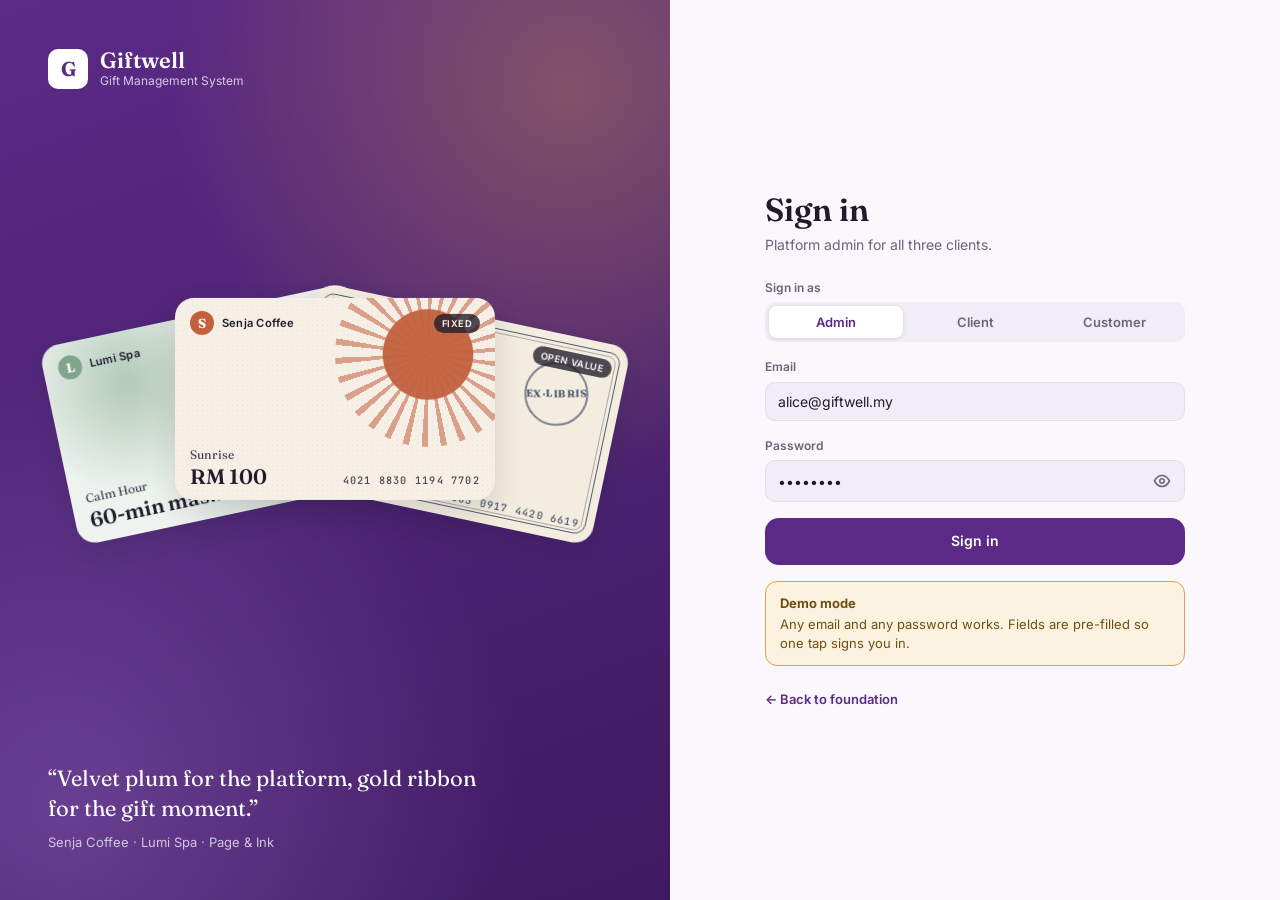
==== admin.html @ b6aa9c15 "[Phase 3/Task 2] Admin Console Main and Analysis - Guarded shell, platform stats, revenue chart and " ====
<!DOCTYPE html>
<html lang="en">
<head>
<meta charset="utf-8">
<meta name="viewport" content="width=device-width, initial-scale=1, viewport-fit=cover">
<title>Admin Console - Giftwell</title>
<meta name="description" content="Giftwell platform admin console prototype.">
<link rel="stylesheet" href="assets/css/tokens.css">
<link rel="stylesheet" href="assets/css/base.css">
<link rel="stylesheet" href="assets/css/gift-card.css">
<link rel="stylesheet" href="assets/css/console.css">
<link rel="stylesheet" href="assets/css/demo-switch.css">
</head>
<body class="console-body">
<div class="shell" id="shell">

  <header class="topbar">
    <button type="button" class="icon-btn-outline" data-action="openNav" aria-label="Open menu" aria-controls="sidebar"></button>
    <div class="topbar-brand"><span class="brand-mark">G</span><span>Giftwell Admin</span></div>
    <span class="avatar" id="topbarAvatar">AK</span>
  </header>

  <div class="nav-scrim" data-action="closeNav"></div>

  <aside class="sidebar" id="sidebar" aria-label="Admin navigation">
    <div class="sidebar-head">
      <span class="brand-mark">G</span>
      <div class="sidebar-text">
        <div class="sidebar-title">Giftwell</div>
        <div class="caption">Platform admin</div>
      </div>
      <button type="button" class="icon-btn sidebar-close" data-action="closeNav" aria-label="Close menu">&times;</button>
    </div>
    <nav class="nav" id="nav"></nav>
    <div class="sidebar-foot">
      <span class="avatar" style="--size:34px;font-size:12px" id="footAvatar">AK</span>
      <div class="grow">
        <div class="sidebar-user" id="footName">Alice Kwan</div>
        <div class="caption" id="footTitle">Super admin</div>
      </div>
      <button type="button" class="signout-btn" data-action="signOut" aria-label="Sign out" title="Sign out"></button>
    </div>
  </aside>

  <main class="main" id="main" tabindex="-1"></main>
</div>

<div id="overlay"></div>
<div id="demoSwitch"></div>

<noscript><p style="padding:24px">This prototype needs JavaScript enabled.</p></noscript>

<script src="assets/js/ui.js"></script>
<script src="assets/js/auth.js"></script>
<script src="assets/js/admin.js"></script>
</body>
</html>
---- assets/css/tokens.css ----
/* Gift Management System - design tokens
   Velvet plum for the platform, gold ribbon for the gift moment.
   The tenant's card artwork is always the colour. */

@import url("https://fonts.googleapis.com/css2?family=Fraunces:opsz,wght@9..144,400;9..144,600;9..144,700&family=Inter:wght@400;500;600&family=JetBrains+Mono:wght@500&display=swap");

:root {
  color-scheme: light;

  /* Palette (light) */
  --bg: #FAF8FC;
  --surface: #FFFFFF;
  --surface-2: #F1EDF6;
  --ink: #1F1B2A;
  --ink-muted: #6B647A;
  --line: #E4DEEC;
  --primary: #5B2A86;
  --primary-hover: #4A2170;
  --primary-soft: #EEE4F7;
  --accent: #D9A441;
  --accent-light: #E4B85C;
  --accent-dark: #B8862B;
  --success: #2E9E6B;
  --warning: #D98A2B;
  --danger: #D64545;
  --info: #3E7CB1;
  --backdrop: #E9E4F0;
  --scan-bg: #0E0C14;

  /* Dark palette values, kept for a later dark-theme pass (not applied yet) */
  --dark-bg: #121018;
  --dark-surface: #1B1824;
  --dark-surface-2: #252131;
  --dark-ink: #F2EEF7;
  --dark-ink-muted: #A59DB5;
  --dark-line: #322D40;
  --dark-primary: #A77BD6;
  --dark-primary-soft: #2E2140;

  /* Status pill pairs (background / foreground) */
  --pill-success-bg: #E6F4EC;
  --pill-success-fg: #2E9E6B;
  --pill-warning-bg: #FBF0DF;
  --pill-warning-fg: #B86F1C;
  --pill-danger-bg: #FBE5E5;
  --pill-danger-fg: #D64545;
  --pill-neutral-bg: #F1EDF6;
  --pill-neutral-fg: #6B647A;
  --pill-primary-bg: #EEE4F7;
  --pill-primary-fg: #5B2A86;
  --pill-gold-bg: #FBF3DF;
  --pill-gold-fg: #9A6F1C;

  /* Tenant brands */
  --senja-brand: #C2603E;
  --senja-art: #F6EFE6;
  --lumi-brand: #7FA68C;
  --lumi-art: #EEF3EF;
  --page-brand: #1E2A4A;
  --page-art: #F3EDE0;

  /* Active tenant brand (Client console overrides per tenant) */
  --brand: var(--primary);

  /* Typography */
  --font-display: "Fraunces", Georgia, "Times New Roman", serif;
  --font-body: "Inter", system-ui, -apple-system, "Segoe UI", Roboto, sans-serif;
  --font-mono: "JetBrains Mono", ui-monospace, "Cascadia Mono", Consolas, monospace;
  --text-title: 32px;
  --text-stat: 30px;
  --text-body: 14px;
  --text-caption: 12px;

  /* Shape */
  --radius-sm: 8px;
  --radius-control: 10px;
  --radius-panel: 12px;
  --radius-tile: 16px;
  --radius-card: 20px;
  --radius-pill: 999px;

  /* Spacing (base unit 4px) */
  --space-1: 4px;
  --space-2: 8px;
  --space-3: 12px;
  --space-4: 16px;
  --space-5: 20px;
  --space-6: 24px;
  --space-8: 32px;

  /* Shadows */
  --shadow-panel: 0 4px 20px rgba(31, 27, 42, 0.06);
  --shadow-raised: 0 12px 30px rgba(31, 27, 42, 0.14);
  --shadow-modal: 0 30px 80px rgba(31, 27, 42, 0.35);
  --shadow-sheet: 0 -12px 40px rgba(31, 27, 42, 0.25);
  --scrim: rgba(31, 27, 42, 0.45);

  /* Motion */
  --ease-out: cubic-bezier(0.2, 0.7, 0.2, 1);
}

@media (max-width: 767px) {
  :root {
    --text-title: 26px;
    --text-stat: 24px;
  }
}
---- assets/css/base.css ----
/* Gift Management System - base styles and shared components
   Requires tokens.css loaded first. */

*,
*::before,
*::after {
  box-sizing: border-box;
}

html {
  -webkit-text-size-adjust: 100%;
}

body {
  margin: 0;
  background: var(--bg);
  color: var(--ink);
  font-family: var(--font-body);
  font-size: var(--text-body);
  line-height: 1.45;
  -webkit-font-smoothing: antialiased;
}

img,
svg {
  max-width: 100%;
}

a {
  color: var(--primary);
}

a:hover {
  color: #3F1A62;
}

button,
input,
select,
textarea {
  font-family: inherit;
  font-size: inherit;
  color: inherit;
}

button {
  cursor: pointer;
}

input:focus,
select:focus,
textarea:focus {
  outline: 2px solid var(--primary);
  outline-offset: 1px;
}

button:focus-visible,
a:focus-visible {
  outline: 2px solid var(--primary);
  outline-offset: 2px;
}

h1,
h2,
h3 {
  margin: 0;
  line-height: 1.1;
}

[hidden] {
  display: none !important;
}

/* ---------- Typography helpers ---------- */

.display {
  font-family: var(--font-display);
  font-weight: 600;
}

.page-title {
  font-family: var(--font-display);
  font-weight: 600;
  font-size: var(--text-title);
  line-height: 1.1;
  margin: 0;
}

.section-title {
  font-family: var(--font-display);
  font-weight: 600;
  font-size: 22px;
}

.mono {
  font-family: var(--font-mono);
  font-weight: 500;
}

.muted {
  color: var(--ink-muted);
}

.caption {
  font-size: var(--text-caption);
  color: var(--ink-muted);
}

.eyebrow {
  font-size: var(--text-caption);
  font-weight: 600;
  letter-spacing: 0.08em;
  text-transform: uppercase;
  color: var(--ink-muted);
}

.text-danger {
  color: var(--danger);
}

.text-success {
  color: var(--success);
}

.sr-only {
  position: absolute;
  width: 1px;
  height: 1px;
  padding: 0;
  margin: -1px;
  overflow: hidden;
  clip: rect(0, 0, 0, 0);
  border: 0;
}

/* ---------- Layout helpers ---------- */

.stack {
  display: flex;
  flex-direction: column;
  gap: var(--gap, 16px);
}

.row {
  display: flex;
  align-items: center;
  gap: var(--gap, 12px);
}

.row-wrap {
  display: flex;
  flex-wrap: wrap;
  align-items: center;
  gap: var(--gap, 12px);
}

.spread {
  display: flex;
  justify-content: space-between;
  align-items: center;
  gap: 12px;
}

.page-head {
  display: flex;
  justify-content: space-between;
  align-items: flex-end;
  gap: 16px;
  flex-wrap: wrap;
}

.panel-row {
  display: flex;
  flex-wrap: wrap;
  gap: 24px;
}

.panel-row > * {
  min-width: 0;
}

/* ---------- Buttons ---------- */

.btn {
  display: inline-flex;
  align-items: center;
  justify-content: center;
  gap: 8px;
  padding: 10px 16px;
  border-radius: var(--radius-control);
  border: 1px solid transparent;
  font-weight: 600;
  font-size: 14px;
  line-height: 1.2;
  text-decoration: none;
  white-space: nowrap;
  transition: background 150ms, border-color 150ms, color 150ms;
}

.btn:disabled {
  opacity: 0.55;
  cursor: not-allowed;
}

.btn-primary {
  background: var(--primary);
  color: #fff;
}

.btn-primary:hover {
  background: var(--primary-hover);
  color: #fff;
}

.btn-brand {
  background: var(--brand);
  color: #fff;
  box-shadow: 0 8px 20px rgba(31, 27, 42, 0.12);
}

.btn-brand:hover {
  filter: brightness(0.94);
  color: #fff;
}

.btn-outline {
  background: var(--surface);
  color: var(--ink);
  border-color: var(--line);
}

.btn-outline:hover {
  border-color: var(--primary);
  color: var(--ink);
}

.btn-soft {
  background: var(--primary-soft);
  color: var(--primary);
}

.btn-soft:hover {
  background: #E4D5F2;
}

.btn-gold {
  background: var(--accent);
  color: var(--ink);
}

.btn-danger-outline {
  background: var(--surface);
  color: var(--danger);
  border-color: var(--danger);
}

.btn-danger-outline:hover {
  background: var(--pill-danger-bg);
}

.btn-danger {
  background: var(--danger);
  color: #fff;
}

.btn-sm {
  padding: 6px 10px;
  border-radius: var(--radius-sm);
  font-size: 12px;
}

.btn-lg {
  padding: 14px 18px;
  border-radius: 14px;
}

.btn-block {
  width: 100%;
}

.btn-link {
  background: none;
  border: 0;
  padding: 0;
  color: var(--primary);
  font-weight: 600;
  font-size: 13px;
  text-decoration: none;
}

.icon-btn {
  display: inline-flex;
  align-items: center;
  justify-content: center;
  flex-shrink: 0;
  width: 32px;
  height: 32px;
  border-radius: 50%;
  border: 0;
  background: var(--surface-2);
  font-size: 16px;
  line-height: 1;
}

.icon-btn-outline {
  display: inline-flex;
  align-items: center;
  justify-content: center;
  flex-shrink: 0;
  width: 40px;
  height: 40px;
  border-radius: 10px;
  border: 1px solid var(--line);
  background: var(--surface);
}

/* ---------- Form controls ---------- */

.field {
  display: flex;
  flex-direction: column;
  gap: 6px;
  font-size: 12px;
  font-weight: 600;
  color: var(--ink-muted);
}

.input,
.select,
.textarea {
  width: 100%;
  padding: 10px 12px;
  border-radius: var(--radius-control);
  border: 1px solid var(--line);
  background: var(--surface-2);
  font-size: 14px;
  font-weight: 400;
  color: var(--ink);
  min-width: 0;
}

.input-plain {
  background: var(--surface);
}

.textarea {
  resize: none;
}

.input-group {
  display: flex;
  align-items: center;
  border: 1px solid var(--line);
  border-radius: var(--radius-control);
  background: var(--surface-2);
  overflow: hidden;
}

.input-group input {
  flex: 1;
  min-width: 0;
  padding: 10px 12px;
  border: 0;
  background: transparent;
  font-size: 14px;
  color: var(--ink);
}

.input-group input:focus {
  outline: none;
}

.input-group:focus-within {
  outline: 2px solid var(--primary);
  outline-offset: 1px;
}

.input-group .affix {
  padding: 0 12px;
  font-weight: 400;
  color: var(--ink-muted);
}

.amount-input {
  background: var(--surface);
  border-radius: 14px;
}

.amount-input .affix {
  padding: 0 14px;
  font-weight: 600;
}

.amount-input input {
  padding: 14px 12px 14px 0;
  font-family: var(--font-display);
  font-size: 30px;
  font-weight: 600;
}

.form-error {
  font-size: 13px;
  color: var(--danger);
  font-weight: 400;
}

.checkbox-row {
  display: flex;
  align-items: center;
  gap: 10px;
  font-size: 13px;
  cursor: pointer;
}

.checkbox-row input {
  width: 16px;
  height: 16px;
  accent-color: var(--primary);
}

/* ---------- Chips, pills, badges ---------- */

.chip {
  flex-shrink: 0;
  font-size: 13px;
  font-weight: 600;
  padding: 6px 12px;
  border-radius: var(--radius-pill);
  border: 1px solid var(--line);
  background: var(--surface);
  color: var(--ink);
  white-space: nowrap;
}

.chip.is-active {
  background: var(--primary);
  border-color: var(--primary);
  color: #fff;
}

.chip-scroll {
  display: flex;
  gap: 8px;
  overflow-x: auto;
  padding-bottom: 2px;
  scrollbar-width: none;
}

.chip-scroll::-webkit-scrollbar {
  display: none;
}

.pill {
  display: inline-flex;
  align-items: center;
  gap: 6px;
  font-size: 12px;
  font-weight: 600;
  padding: 4px 10px;
  border-radius: var(--radius-pill);
  white-space: nowrap;
  background: var(--pill-neutral-bg);
  color: var(--pill-neutral-fg);
}

.pill-sm {
  font-size: 11px;
  padding: 3px 8px;
}

.pill-success { background: var(--pill-success-bg); color: var(--pill-success-fg); }
.pill-warning { background: var(--pill-warning-bg); color: var(--pill-warning-fg); }
.pill-danger { background: var(--pill-danger-bg); color: var(--pill-danger-fg); }
.pill-neutral { background: var(--pill-neutral-bg); color: var(--pill-neutral-fg); }
.pill-primary { background: var(--pill-primary-bg); color: var(--pill-primary-fg); }
.pill-gold { background: var(--pill-gold-bg); color: var(--pill-gold-fg); border: 1px solid var(--accent); }

.type-tag {
  font-size: 11px;
  font-weight: 600;
  letter-spacing: 0.04em;
  text-transform: uppercase;
  padding: 3px 8px;
  border-radius: var(--radius-pill);
  background: var(--primary-soft);
  color: var(--primary);
  white-space: nowrap;
}

.dot {
  width: 8px;
  height: 8px;
  border-radius: 50%;
  background: currentColor;
  flex-shrink: 0;
}

.swatch {
  width: 10px;
  height: 10px;
  border-radius: 3px;
  flex-shrink: 0;
}

/* ---------- Avatars and brand marks ---------- */

.avatar {
  display: inline-flex;
  align-items: center;
  justify-content: center;
  flex-shrink: 0;
  width: var(--size, 32px);
  height: var(--size, 32px);
  border-radius: 50%;
  background: var(--primary-soft);
  color: var(--primary);
  font-weight: 600;
  font-size: 11px;
}

.brand-mark {
  display: inline-flex;
  align-items: center;
  justify-content: center;
  flex-shrink: 0;
  width: var(--size, 34px);
  height: var(--size, 34px);
  border-radius: 10px;
  background: var(--mark, var(--primary));
  color: #fff;
  font-family: var(--font-display);
  font-weight: 700;
  font-size: calc(var(--size, 34px) * 0.5);
}

/* ---------- Panels and stat tiles ---------- */

.panel {
  background: var(--surface);
  border: 1px solid var(--line);
  border-radius: var(--radius-panel);
  padding: 20px 24px;
  box-shadow: var(--shadow-panel);
  min-width: 0;
}

.panel-flush {
  padding: 0;
  overflow: hidden;
}

.panel-head {
  display: flex;
  justify-content: space-between;
  align-items: baseline;
  gap: 12px;
  flex-wrap: wrap;
}

.panel-head-bar {
  padding: 16px 24px;
  border-bottom: 1px solid var(--line);
}

.panel-title {
  font-weight: 600;
}

.stat-grid {
  display: grid;
  grid-template-columns: repeat(auto-fit, minmax(160px, 1fr));
  gap: 16px;
}

.stat-tile {
  display: flex;
  justify-content: space-between;
  gap: 8px;
  min-width: 0;
  padding: 18px 20px;
  background: var(--surface);
  border: 1px solid var(--line);
  border-radius: var(--radius-tile);
  box-shadow: var(--shadow-panel);
}

.stat-tile > div {
  min-width: 0;
}

.stat-label {
  font-size: 12px;
  font-weight: 600;
  color: var(--ink-muted);
}

.stat-value {
  font-family: var(--font-display);
  font-weight: 600;
  font-size: var(--text-stat);
  line-height: 1.1;
  margin-top: 6px;
  overflow-wrap: anywhere;
}

.delta {
  display: inline-block;
  margin-top: 8px;
  font-size: 12px;
  font-weight: 600;
  padding: 2px 8px;
  border-radius: var(--radius-pill);
}

.sparkline {
  align-self: flex-end;
  flex-shrink: 0;
}

.list-row {
  display: flex;
  align-items: center;
  gap: 12px;
  padding: 11px 0;
  border-bottom: 1px solid var(--surface-2);
}

.list-row:last-child {
  border-bottom: 0;
}

.list-row .grow {
  flex: 1;
  min-width: 0;
}

.row-title {
  font-size: 13px;
  font-weight: 600;
}

.row-sub {
  font-size: 12px;
  color: var(--ink-muted);
}

.empty-state {
  padding: 40px;
  text-align: center;
  color: var(--ink-muted);
}

/* ---------- Tabs and segmented controls ---------- */

.tabs {
  display: flex;
  gap: 4px;
  border-bottom: 1px solid var(--line);
  overflow-x: auto;
  scrollbar-width: none;
}

.tabs::-webkit-scrollbar {
  display: none;
}

.tab {
  border: 0;
  background: none;
  padding: 10px 14px;
  font-size: 14px;
  font-weight: 600;
  color: var(--ink-muted);
  border-bottom: 2px solid transparent;
  margin-bottom: -1px;
  white-space: nowrap;
}

.tab.is-active {
  color: var(--primary);
  border-bottom-color: var(--primary);
}

.segmented {
  display: flex;
  gap: 6px;
  padding: 4px;
  border-radius: var(--radius-control);
  background: var(--surface-2);
}

.segmented button {
  flex: 1;
  padding: 8px 6px;
  border-radius: 8px;
  border: 0;
  background: transparent;
  font-size: 13px;
  font-weight: 600;
  color: var(--ink-muted);
}

.segmented button.is-active {
  background: var(--surface);
  color: var(--primary);
  box-shadow: 0 1px 4px rgba(31, 27, 42, 0.12);
}

.segmented-pill {
  border-radius: var(--radius-pill);
  gap: 4px;
}

.segmented-pill button {
  padding: 8px 16px;
  border-radius: var(--radius-pill);
}

/* ---------- Toggle switch ---------- */

.switch {
  position: relative;
  flex-shrink: 0;
  width: 44px;
  height: 26px;
  border-radius: var(--radius-pill);
  border: 0;
  background: var(--line);
  transition: background 150ms;
}

.switch::after {
  content: "";
  position: absolute;
  top: 3px;
  left: 3px;
  width: 20px;
  height: 20px;
  border-radius: 50%;
  background: #fff;
  box-shadow: 0 1px 3px rgba(0, 0, 0, 0.2);
  transition: left 150ms;
}

.switch.is-on {
  background: var(--primary);
}

.switch.is-on::after {
  left: 21px;
}

/* ---------- Tables ---------- */

.table-wrap {
  overflow-x: auto;
}

.table {
  width: 100%;
  border-collapse: collapse;
  font-size: 13px;
}

.table th {
  padding: 10px 16px;
  background: var(--surface-2);
  color: var(--ink-muted);
  font-size: 12px;
  font-weight: 600;
  text-align: left;
  white-space: nowrap;
}

.table td {
  padding: 12px 16px;
  border-top: 1px solid var(--surface-2);
  vertical-align: middle;
}

.table th:first-child,
.table td:first-child {
  padding-left: 24px;
}

.table th:last-child,
.table td:last-child {
  padding-right: 24px;
}

.table tbody tr:hover {
  background: var(--bg);
}

.num {
  text-align: right !important;
}

.progress {
  flex: 1;
  height: 6px;
  border-radius: var(--radius-pill);
  background: var(--surface-2);
  overflow: hidden;
}

.progress > span {
  display: block;
  height: 100%;
  border-radius: var(--radius-pill);
  background: var(--primary);
}

/* ---------- Toast ---------- */

.toast {
  position: fixed;
  left: 50%;
  bottom: calc(24px + env(safe-area-inset-bottom, 0px));
  transform: translateX(-50%);
  z-index: 200;
  max-width: calc(100vw - 32px);
  padding: 12px 16px;
  border-radius: var(--radius-panel);
  background: var(--ink);
  color: #F2EEF7;
  font-size: 13px;
  white-space: nowrap;
  overflow: hidden;
  text-overflow: ellipsis;
  border-left: 3px solid var(--toast-color, var(--success));
  box-shadow: 0 12px 30px rgba(31, 27, 42, 0.3);
  animation: toastIn 200ms ease-out;
}

/* ---------- Spinner ---------- */

.spinner {
  display: inline-block;
  flex-shrink: 0;
  width: var(--size, 36px);
  height: var(--size, 36px);
  border-radius: 50%;
  border: 3px solid var(--line);
  border-top-color: var(--primary);
  animation: spin 700ms linear infinite;
}

.spinner-sm {
  --size: 16px;
  border-width: 2px;
}

/* ---------- Charts ---------- */

.bar-chart {
  display: grid;
  grid-template-columns: repeat(var(--bars, 7), 1fr);
  gap: 10px;
  align-items: end;
  height: 200px;
  margin-top: 20px;
  border-bottom: 1px solid var(--line);
}

.bar-col {
  display: flex;
  flex-direction: column;
  align-items: center;
  justify-content: flex-end;
  gap: 6px;
  height: 100%;
  min-width: 0;
}

.bar-value {
  font-size: 11px;
  color: var(--ink-muted);
  white-space: nowrap;
}

.bar {
  width: 60%;
  max-width: 40px;
  border-radius: 6px 6px 0 0;
  background: var(--primary);
}

.bar-labels {
  display: grid;
  grid-template-columns: repeat(var(--bars, 7), 1fr);
  gap: 10px;
  margin-top: 8px;
  font-size: 12px;
  color: var(--ink-muted);
  text-align: center;
}

.donut-wrap {
  display: flex;
  align-items: center;
  gap: 20px;
  margin-top: 16px;
  flex-wrap: wrap;
}

.legend {
  display: flex;
  flex-direction: column;
  gap: 10px;
  font-size: 13px;
  flex: 1;
  min-width: 120px;
}

.legend-item {
  display: flex;
  align-items: center;
  gap: 8px;
}

.legend-item strong {
  margin-left: auto;
}

/* ---------- Keyframes ---------- */

@keyframes popIn {
  from { opacity: 0; transform: scale(0.96); }
  to { opacity: 1; transform: scale(1); }
}

@keyframes toastIn {
  from { opacity: 0; transform: translate(-50%, 8px); }
  to { opacity: 1; transform: translate(-50%, 0); }
}

@keyframes sheetIn {
  from { transform: translateY(100%); }
  to { transform: none; }
}

@keyframes slideIn {
  from { opacity: 0; transform: translateY(-40px) scale(0.96); }
  to { opacity: 1; transform: none; }
}

@keyframes drawerIn {
  from { transform: translateX(100%); }
  to { transform: none; }
}

@keyframes fadeIn {
  from { opacity: 0; }
  to { opacity: 1; }
}

@keyframes scanLine {
  0% { top: 8%; }
  50% { top: 88%; }
  100% { top: 8%; }
}

@keyframes spin {
  to { transform: rotate(360deg); }
}

.anim-pop {
  animation: popIn 180ms ease-out;
}

.anim-slide {
  animation: slideIn 300ms ease-out;
}

@media (prefers-reduced-motion: reduce) {
  *,
  *::before,
  *::after {
    animation-duration: 1ms !important;
    animation-iteration-count: 1 !important;
    transition-duration: 1ms !important;
  }
}
---- assets/css/gift-card.css ----
/* Gift card - the client's artwork is always the card.
   1.586 : 1, overlay safe zone bottom 34%, type badge top right.
   Sizes use container query units so one card scales from 96px thumbnails to full wallet width. */

.gift-card {
  position: relative;
  width: 100%;
  aspect-ratio: 1.586;
  perspective: 1200px;
  container-type: inline-size;
  font-family: var(--font-body);
  --card-art: var(--senja-art);
  --card-ink: #1F1B2A;
  --card-brand: var(--senja-brand);
}

.gift-card[data-action] {
  cursor: pointer;
}

.gift-card.is-dim {
  opacity: 0.55;
}

.gc-inner {
  position: absolute;
  inset: 0;
  transform-style: preserve-3d;
  transition: transform 500ms var(--ease-out);
}

.gift-card.is-flipped .gc-inner {
  transform: rotateY(180deg);
}

.gc-face {
  position: absolute;
  inset: 0;
  overflow: hidden;
  border-radius: clamp(8px, 5.9cqi, 20px);
  -webkit-backface-visibility: hidden;
  backface-visibility: hidden;
}

.gc-front {
  background: var(--card-art);
  color: var(--card-ink);
  box-shadow: var(--shadow-raised);
}

.gift-card.is-flat .gc-front {
  box-shadow: none;
}

/* ---------- Motifs ---------- */

.gc-sun {
  position: absolute;
  right: -8%;
  top: -18%;
  width: 58%;
  aspect-ratio: 1;
  border-radius: 50%;
  background:
    radial-gradient(circle at 50% 50%, rgba(194, 96, 62, 0.95) 0 34%, rgba(194, 96, 62, 0) 35%),
    repeating-conic-gradient(rgba(194, 96, 62, 0.55) 0 4deg, transparent 4deg 12deg);
}

.gc-grain {
  position: absolute;
  inset: 0;
  background-image: radial-gradient(rgba(31, 27, 42, 0.08) 0.6px, transparent 0.7px);
  background-size: 5px 5px;
  opacity: 0.7;
}

.gc-mist-a {
  position: absolute;
  left: -10%;
  top: -30%;
  width: 70%;
  aspect-ratio: 1;
  border-radius: 50%;
  background: radial-gradient(circle, rgba(127, 166, 140, 0.55), rgba(127, 166, 140, 0) 70%);
  filter: blur(6px);
}

.gc-mist-b {
  position: absolute;
  right: -15%;
  bottom: -40%;
  width: 80%;
  aspect-ratio: 1;
  border-radius: 50%;
  background: radial-gradient(circle, rgba(127, 166, 140, 0.4), rgba(127, 166, 140, 0) 70%);
  filter: blur(8px);
}

.gc-leaves {
  position: absolute;
  right: 6%;
  top: 8%;
  width: 38%;
  opacity: 0.7;
}

.gc-frame-outer {
  position: absolute;
  inset: 2.6cqi;
  border: 1px solid rgba(30, 42, 74, 0.75);
  border-radius: 3.5cqi;
}

.gc-frame-inner {
  position: absolute;
  inset: 3.8cqi;
  border: 1px solid rgba(30, 42, 74, 0.35);
  border-radius: 2.6cqi;
}

.gc-stamp {
  position: absolute;
  right: 10%;
  top: 14%;
  width: 20%;
  aspect-ratio: 1;
  border-radius: 50%;
  border: 2px solid rgba(30, 42, 74, 0.55);
  display: flex;
  align-items: center;
  justify-content: center;
  transform: rotate(-12deg);
  font-family: var(--font-display);
  font-weight: 700;
  font-size: 3.2cqi;
  letter-spacing: 0.06em;
  color: rgba(30, 42, 74, 0.75);
}

.gc-blank {
  position: absolute;
  inset: 0;
  background: repeating-linear-gradient(135deg, rgba(107, 100, 122, 0.08) 0 8px, transparent 8px 16px);
}

/* ---------- Front overlay ---------- */

.gc-top {
  position: absolute;
  left: 4.7cqi;
  right: 4.7cqi;
  top: 4.1cqi;
  display: flex;
  align-items: center;
  justify-content: space-between;
  gap: 2cqi;
}

.gc-tenant {
  display: flex;
  align-items: center;
  gap: 2.4cqi;
  min-width: 0;
}

.gc-logo {
  display: flex;
  align-items: center;
  justify-content: center;
  flex-shrink: 0;
  width: 7.6cqi;
  height: 7.6cqi;
  border-radius: 50%;
  background: var(--card-brand);
  color: #fff;
  font-family: var(--font-display);
  font-weight: 700;
  font-size: 4.1cqi;
}

.gc-tenant-name {
  font-size: 3.5cqi;
  font-weight: 600;
  letter-spacing: 0.02em;
  white-space: nowrap;
  overflow: hidden;
  text-overflow: ellipsis;
}

.gc-badge {
  flex-shrink: 0;
  font-size: 2.9cqi;
  font-weight: 600;
  letter-spacing: 0.06em;
  text-transform: uppercase;
  padding: 0.9cqi 2.4cqi;
  border-radius: 999px;
  background: rgba(31, 27, 42, 0.78);
  color: #fff;
  white-space: nowrap;
}

.gc-safe {
  position: absolute;
  left: 4.7cqi;
  right: 4.7cqi;
  bottom: 3.5cqi;
  height: 34%;
  display: flex;
  flex-direction: column;
  justify-content: flex-end;
  gap: 0.6cqi;
}

.gc-name {
  font-family: var(--font-display);
  font-size: 3.8cqi;
  font-weight: 400;
  opacity: 0.85;
}

.gc-bottom {
  display: flex;
  align-items: baseline;
  justify-content: space-between;
  gap: 2.4cqi;
  min-width: 0;
}

.gc-balance {
  font-family: var(--font-display);
  font-size: 6.5cqi;
  font-weight: 600;
  line-height: 1.1;
  white-space: nowrap;
  overflow: hidden;
  text-overflow: ellipsis;
}

.gc-number {
  flex-shrink: 0;
  font-family: var(--font-mono);
  font-size: 3.2cqi;
  font-weight: 500;
  letter-spacing: 0.12em;
  opacity: 0.8;
  white-space: nowrap;
}

/* ---------- Back face ---------- */

.gc-back {
  transform: rotateY(180deg);
  background: #1F1B2A;
  color: #F2EEF7;
  box-shadow: 0 12px 30px rgba(31, 27, 42, 0.2);
  display: flex;
  gap: 4.1cqi;
  padding: 4.7cqi;
}

.gc-back-info {
  flex: 1;
  min-width: 0;
  display: flex;
  flex-direction: column;
  justify-content: space-between;
}

.gc-back-label {
  font-size: 2.9cqi;
  font-weight: 600;
  letter-spacing: 0.08em;
  text-transform: uppercase;
  color: #A59DB5;
}

.gc-back-balance {
  font-family: var(--font-display);
  font-size: 7cqi;
  font-weight: 600;
  line-height: 1.1;
}

.gc-back-number {
  font-family: var(--font-mono);
  font-size: 3.5cqi;
  letter-spacing: 0.12em;
}

.gc-back-meta {
  display: flex;
  flex-wrap: wrap;
  align-items: center;
  gap: 2.4cqi;
}

.gc-back-badge {
  font-size: 2.9cqi;
  font-weight: 600;
  letter-spacing: 0.06em;
  text-transform: uppercase;
  padding: 0.9cqi 2.4cqi;
  border-radius: 999px;
  background: #2E2140;
  color: #A77BD6;
}

.gc-back-expiry {
  font-size: 3.2cqi;
  color: #A59DB5;
}

.gc-qr {
  width: 36%;
  aspect-ratio: 1;
  align-self: center;
  flex-shrink: 0;
  background: #fff;
  border-radius: 3.5cqi;
  padding: 1.8cqi;
}

.gc-qr svg {
  display: block;
  width: 100%;
  height: 100%;
}

/* ---------- Gift ribbon overlay (send preview / received gift) ---------- */

.gift-wrap {
  position: relative;
  container-type: inline-size;
}

.gift-ribbon-v,
.gift-ribbon-h {
  position: absolute;
  background: var(--accent);
  opacity: 0.92;
  pointer-events: none;
}

.gift-ribbon-v {
  top: 0;
  bottom: 0;
  left: 24%;
  width: 10cqi;
  box-shadow: 0 0 0 1px rgba(31, 27, 42, 0.08) inset;
}

.gift-ribbon-h {
  left: 0;
  right: 0;
  top: 44%;
  height: 10cqi;
}

.gift-bow {
  position: absolute;
  left: calc(24% + 5cqi);
  top: calc(44% + 5cqi);
  width: 19cqi;
  transform: translate(-50%, -50%);
  pointer-events: none;
}

.gift-bow svg {
  display: block;
  width: 100%;
  height: auto;
}

.gift-ribbon-mini {
  position: absolute;
  left: 20%;
  top: 0;
  bottom: 0;
  width: 8%;
  background: var(--accent);
  opacity: 0.9;
  pointer-events: none;
}
---- assets/css/console.css ----
/* Admin + Client shared console shell.
   >=1100px sidebar 240px . 768-1099px icon rail 72px . <=767px top bar + bottom-sheet nav.
   Admin and Client share this layout; only menu items and --brand change. */

.console-body {
  background: var(--bg);
}

.shell {
  display: flex;
  min-height: 100vh;
  min-height: 100dvh;
}

/* ---------- Top bar (mobile only) ---------- */

.topbar {
  display: none;
}

/* ---------- Sidebar ---------- */

.sidebar {
  position: sticky;
  top: 0;
  flex-shrink: 0;
  width: 240px;
  height: 100vh;
  height: 100dvh;
  display: flex;
  flex-direction: column;
  background: var(--surface);
  border-right: 1px solid var(--line);
  z-index: 30;
}

.sidebar-head {
  display: flex;
  align-items: center;
  gap: 12px;
  padding: 20px 20px 16px;
  border-bottom: 1px solid var(--line);
}

.sidebar-head .brand-mark {
  --mark: var(--brand);
}

.sidebar-title {
  font-weight: 600;
  line-height: 1.2;
}

.sidebar-text {
  min-width: 0;
}

.sidebar-close {
  display: none;
}

.nav {
  display: flex;
  flex-direction: column;
  gap: 2px;
  padding: 8px 12px;
}

.nav-item {
  display: flex;
  align-items: center;
  gap: 12px;
  width: 100%;
  padding: 11px 12px 11px 9px;
  border: 0;
  border-left: 3px solid transparent;
  border-radius: 8px;
  background: transparent;
  color: var(--ink-muted);
  font-size: 14px;
  font-weight: 500;
  text-align: left;
}

.nav-item:hover {
  background: var(--surface-2);
}

.nav-item.is-active {
  background: var(--primary-soft);
  color: var(--primary);
  font-weight: 600;
  border-left-color: var(--brand);
}

.nav-icon {
  display: inline-flex;
  width: 18px;
  height: 18px;
  flex-shrink: 0;
}

.sidebar-cta {
  padding: 12px 20px;
}

.sidebar-cta .btn {
  width: 100%;
}

.sidebar-foot {
  margin-top: auto;
  display: flex;
  align-items: center;
  gap: 10px;
  padding: 16px;
  border-top: 1px solid var(--line);
}

.sidebar-foot .grow {
  flex: 1;
  min-width: 0;
}

.sidebar-user {
  font-weight: 600;
  font-size: 13px;
  white-space: nowrap;
  overflow: hidden;
  text-overflow: ellipsis;
}

.signout-btn {
  display: inline-flex;
  align-items: center;
  justify-content: center;
  flex-shrink: 0;
  width: 34px;
  height: 34px;
  border-radius: 8px;
  border: 1px solid var(--line);
  background: var(--surface);
  color: var(--ink-muted);
}

.signout-btn:hover {
  border-color: var(--danger);
  color: var(--danger);
}

/* ---------- Main ---------- */

.main {
  flex: 1;
  min-width: 0;
  max-width: 1400px;
  padding: 32px 36px 48px;
}

.screen {
  display: flex;
  flex-direction: column;
  gap: 24px;
}

.screen-tight {
  gap: 20px;
}

.nav-scrim {
  display: none;
}

/* ---------- Drawer (right panel desktop, bottom sheet mobile) ---------- */

.overlay-scrim {
  position: fixed;
  inset: 0;
  z-index: 60;
  background: rgba(31, 27, 42, 0.35);
  animation: fadeIn 150ms ease-out;
}

.drawer {
  position: fixed;
  top: 0;
  right: 0;
  bottom: 0;
  z-index: 61;
  width: var(--drawer-width, 420px);
  max-width: 100%;
  display: flex;
  flex-direction: column;
  background: var(--surface);
  box-shadow: -12px 0 40px rgba(31, 27, 42, 0.15);
  animation: drawerIn 220ms var(--ease-out);
}

.drawer-head {
  display: flex;
  justify-content: space-between;
  align-items: center;
  gap: 12px;
  padding: 20px 24px;
  border-bottom: 1px solid var(--line);
}

.drawer-title {
  font-family: var(--font-display);
  font-size: 22px;
  font-weight: 600;
}

.drawer-body {
  flex: 1;
  overflow-y: auto;
  padding: 24px;
  display: flex;
  flex-direction: column;
  gap: 16px;
}

.drawer-foot {
  display: flex;
  justify-content: flex-end;
  gap: 10px;
  padding: 16px 24px;
  border-top: 1px solid var(--line);
}

/* ---------- Modal (centred desktop, bottom sheet mobile) ---------- */

.modal-scrim {
  position: fixed;
  inset: 0;
  z-index: 70;
  display: flex;
  align-items: center;
  justify-content: center;
  padding: 24px;
  background: var(--scrim);
  animation: fadeIn 150ms ease-out;
}

.modal {
  position: relative;
  width: var(--modal-width, 420px);
  max-width: 100%;
  max-height: calc(100vh - 48px);
  max-height: calc(100dvh - 48px);
  overflow-y: auto;
  display: flex;
  flex-direction: column;
  gap: 18px;
  padding: 28px;
  background: var(--surface);
  border-radius: var(--radius-card);
  box-shadow: var(--shadow-modal);
  animation: popIn 180ms ease-out;
}

.modal-close {
  position: absolute;
  top: 14px;
  right: 14px;
}

.modal-title {
  font-family: var(--font-display);
  font-size: 24px;
  font-weight: 600;
  padding-right: 32px;
}

.modal-actions {
  display: flex;
  justify-content: flex-end;
  gap: 10px;
  flex-wrap: wrap;
}

/* ---------- Console content patterns ---------- */

.line-chart {
  display: block;
  width: 100%;
  height: auto;
  margin-top: 12px;
  overflow: visible;
}

.axis-labels {
  display: flex;
  justify-content: space-between;
  margin-top: 6px;
  font-size: 11px;
  color: var(--ink-muted);
}

.health-row {
  display: grid;
  grid-template-columns: minmax(140px, 1.4fr) repeat(3, minmax(80px, 1fr)) auto;
  gap: 12px;
  align-items: center;
  padding: 14px 0;
  border-bottom: 1px solid var(--surface-2);
}

.health-row:last-child {
  border-bottom: 0;
}

.health-metric .caption {
  display: block;
}

.health-metric strong {
  font-weight: 600;
}

.activity-row {
  display: flex;
  gap: 12px;
  padding: 12px 0;
  border-bottom: 1px solid var(--surface-2);
}

.activity-row:last-child {
  border-bottom: 0;
}

.activity-row .dot {
  margin-top: 6px;
}

.grouped-bars {
  display: grid;
  grid-template-columns: repeat(3, 1fr);
  gap: 24px;
  align-items: end;
  height: 220px;
  margin-top: 20px;
  padding: 0 8px;
  border-bottom: 1px solid var(--line);
}

.grouped-col {
  display: flex;
  flex-direction: column;
  align-items: center;
  justify-content: flex-end;
  gap: 8px;
  height: 100%;
  min-width: 0;
}

.grouped-pair {
  display: flex;
  gap: 6px;
  align-items: flex-end;
  justify-content: center;
  width: 100%;
  height: 100%;
}

.grouped-pair span {
  width: 28%;
  max-width: 44px;
  border-radius: 6px 6px 0 0;
}

.filters {
  display: flex;
  gap: 12px;
  flex-wrap: wrap;
}

.filters .input,
.filters .select {
  background: var(--surface);
}

.filters .grow {
  flex: 1 1 220px;
}

.filters .select {
  width: auto;
  flex: 0 1 180px;
}

.settings-grid {
  display: grid;
  grid-template-columns: repeat(auto-fit, minmax(300px, 1fr));
  gap: 24px;
}

.settings-card {
  display: flex;
  flex-direction: column;
  gap: 14px;
  padding: 24px;
}

.danger-card {
  border-color: var(--danger);
  box-shadow: none;
}

.two-col {
  display: grid;
  grid-template-columns: 1fr 1fr;
  gap: 12px;
}

.user-cell {
  display: flex;
  align-items: center;
  gap: 10px;
  min-width: 0;
}

.row-actions {
  display: flex;
  gap: 6px;
  justify-content: flex-end;
}

/* ---------- Tablet: icon rail ---------- */

@media (min-width: 768px) and (max-width: 1099px) {
  .sidebar {
    width: 72px;
  }

  .sidebar-head {
    justify-content: center;
    padding: 18px 8px 14px;
  }

  .sidebar-text,
  .nav-label,
  .sidebar-cta-label,
  .sidebar-foot .grow,
  .sidebar-foot .avatar {
    display: none;
  }

  .nav {
    padding: 8px;
  }

  .nav-item {
    justify-content: center;
    padding: 12px 0;
  }

  .sidebar-cta {
    padding: 10px 8px;
  }

  .sidebar-cta .btn {
    padding: 10px 0;
  }

  .sidebar-foot {
    justify-content: center;
    padding: 12px 8px;
  }

  .main {
    padding: 28px 24px 48px;
  }
}

/* ---------- Mobile: top bar + bottom-sheet nav ---------- */

@media (max-width: 767px) {
  .shell {
    flex-direction: column;
  }

  .topbar {
    position: sticky;
    top: 0;
    z-index: 20;
    display: flex;
    align-items: center;
    justify-content: space-between;
    gap: 12px;
    padding: calc(12px + env(safe-area-inset-top, 0px)) 16px 12px;
    background: var(--surface);
    border-bottom: 1px solid var(--line);
  }

  .topbar-brand {
    display: flex;
    align-items: center;
    gap: 8px;
    min-width: 0;
    font-weight: 600;
  }

  .topbar-brand span:last-child {
    white-space: nowrap;
    overflow: hidden;
    text-overflow: ellipsis;
  }

  .topbar-brand .brand-mark {
    --size: 28px;
    --mark: var(--brand);
    border-radius: 8px;
  }

  .nav-scrim {
    position: fixed;
    inset: 0;
    z-index: 40;
    background: rgba(31, 27, 42, 0.4);
  }

  .shell.nav-open .nav-scrim {
    display: block;
    animation: fadeIn 150ms ease-out;
  }

  .sidebar {
    position: fixed;
    top: auto;
    left: 0;
    right: 0;
    bottom: 0;
    width: auto;
    height: auto;
    max-height: 88dvh;
    overflow-y: auto;
    z-index: 50;
    border-right: 0;
    border-radius: 20px 20px 0 0;
    padding-bottom: calc(8px + env(safe-area-inset-bottom, 0px));
    box-shadow: 0 -8px 30px rgba(31, 27, 42, 0.15);
    transform: translateY(105%);
    visibility: hidden;
    transition: transform 220ms ease-out, visibility 0s linear 220ms;
  }

  .shell.nav-open .sidebar {
    transform: translateY(0);
    visibility: visible;
    transition: transform 220ms ease-out, visibility 0s;
  }

  .sidebar-head {
    padding: 18px 20px 10px;
  }

  .sidebar-close {
    display: inline-flex;
    margin-left: auto;
  }

  .main {
    padding: 16px 16px calc(96px + env(safe-area-inset-bottom, 0px));
  }

  .screen {
    gap: 18px;
  }

  .panel {
    padding: 16px;
  }

  .panel-flush {
    padding: 0;
  }

  .panel-head-bar {
    padding: 14px 16px;
  }

  .drawer {
    top: auto;
    left: 0;
    width: auto;
    max-height: 90dvh;
    border-radius: 20px 20px 0 0;
    box-shadow: var(--shadow-sheet);
    animation: sheetIn 240ms var(--ease-out);
  }

  .drawer-head {
    padding: 18px 20px;
  }

  .drawer-body {
    padding: 20px;
  }

  .drawer-foot {
    padding: 14px 20px calc(14px + env(safe-area-inset-bottom, 0px));
  }

  .drawer-foot .btn {
    flex: 1;
  }

  .modal-scrim {
    align-items: flex-end;
    padding: 0;
  }

  .modal {
    width: 100%;
    max-height: 94dvh;
    border-radius: 24px 24px 0 0;
    padding: 28px 20px calc(24px + env(safe-area-inset-bottom, 0px));
    box-shadow: var(--shadow-sheet);
    animation: sheetIn 240ms var(--ease-out);
  }

  .health-row {
    grid-template-columns: repeat(3, minmax(0, 1fr));
  }

  .health-row .health-client {
    grid-column: 1 / 3;
    grid-row: 1;
    min-width: 0;
  }

  .health-row .health-status {
    grid-column: 3;
    grid-row: 1;
    justify-self: end;
  }

  .grouped-bars {
    gap: 12px;
    padding: 0;
    height: 190px;
  }

  .filters .select {
    flex: 1 1 140px;
  }

  .two-col {
    grid-template-columns: 1fr;
  }
}
---- assets/css/demo-switch.css ----
/* Demo switcher - prototype chrome for moving between Foundation, Admin, Client and Customer.
   Desktop: dark pill bottom-right. Mobile: round toggle bottom-right that expands a menu. */

.demo-switch {
  position: fixed;
  right: 16px;
  bottom: calc(16px + env(safe-area-inset-bottom, 0px));
  z-index: 150;
  display: flex;
  flex-direction: column;
  align-items: flex-end;
  gap: 8px;
  font-size: 12px;
}

.demo-switch-toggle {
  display: none;
  width: 44px;
  height: 44px;
  border-radius: 50%;
  border: 0;
  background: #1F1B2A;
  color: #F2EEF7;
  font-size: 18px;
  box-shadow: 0 8px 24px rgba(31, 27, 42, 0.3);
}

.demo-switch-menu {
  display: flex;
  flex-wrap: wrap;
  align-items: center;
  gap: 6px;
  padding: 6px;
  border-radius: var(--radius-pill);
  background: #1F1B2A;
  color: #F2EEF7;
  box-shadow: 0 8px 24px rgba(31, 27, 42, 0.25);
}

.demo-switch-link {
  padding: 6px 10px;
  border-radius: var(--radius-pill);
  color: #A59DB5;
  text-decoration: none;
  white-space: nowrap;
}

.demo-switch-link:hover {
  color: #fff;
}

.demo-switch-link.is-current {
  background: var(--primary);
  color: #fff;
  font-weight: 600;
}

.demo-sep {
  width: 1px;
  height: 18px;
  margin: 0 4px;
  background: #322D40;
}

.demo-dot {
  width: 22px;
  height: 22px;
  border-radius: 50%;
  border: 0;
  background: var(--dot);
  outline: 2px solid transparent;
  outline-offset: 2px;
}

.demo-dot.is-current {
  outline-color: #fff;
}

@media (max-width: 767px) {
  .demo-switch-toggle {
    display: inline-flex;
    align-items: center;
    justify-content: center;
  }

  .demo-switch-menu {
    display: none;
    order: -1;
    flex-direction: column;
    align-items: stretch;
    border-radius: 16px;
    min-width: 170px;
  }

  .demo-switch.is-open .demo-switch-menu {
    display: flex;
    animation: popIn 150ms ease-out;
  }

  .demo-switch-link {
    padding: 10px 12px;
    border-radius: 10px;
  }

  .demo-sep {
    width: auto;
    height: 1px;
    margin: 4px 6px;
  }

  .demo-dots {
    display: flex;
    gap: 10px;
    padding: 6px 8px;
  }
}
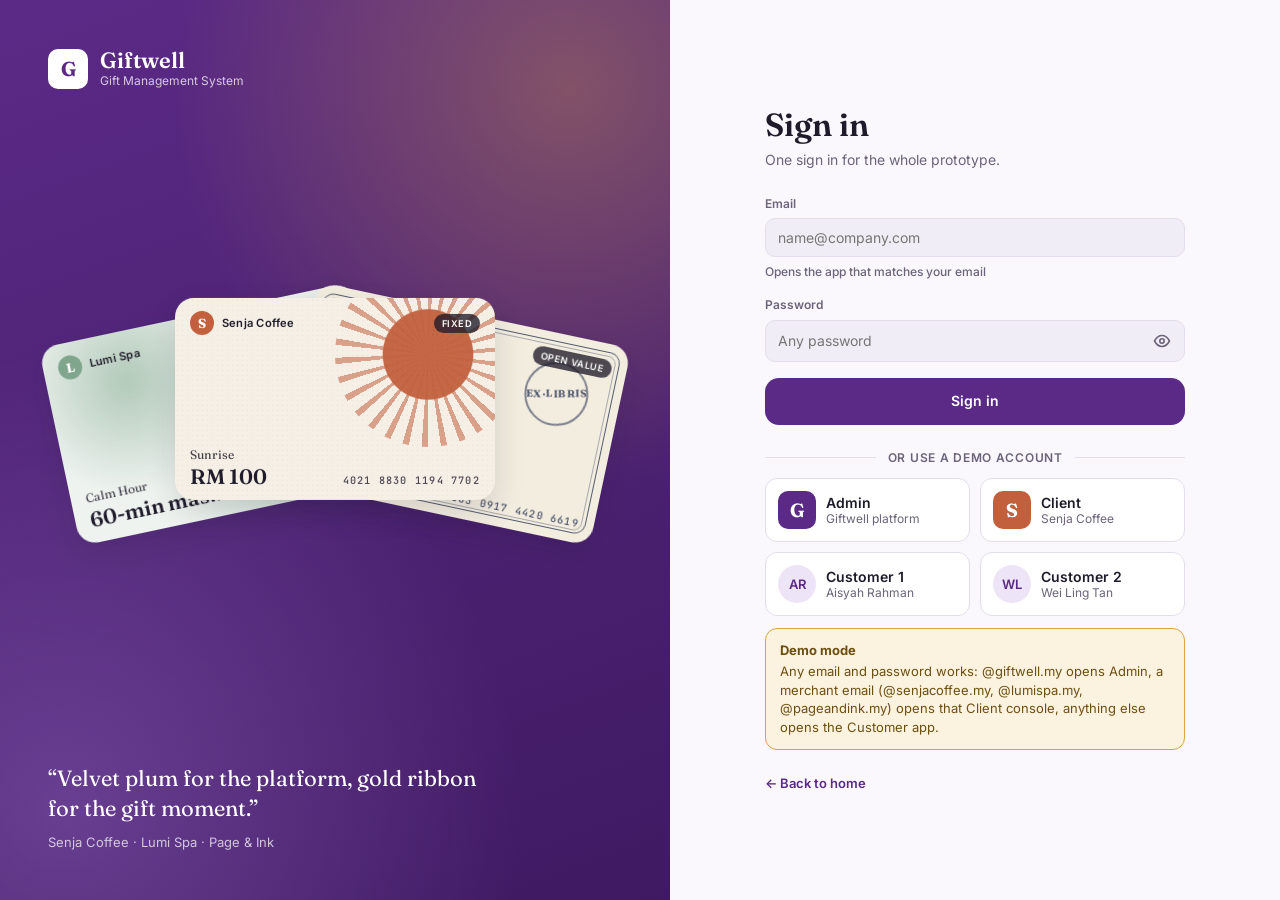
==== commit 3d7448c3: "[Phase 10/Task 2] Cache-Busting Asset Versions - Browsers always load the current CSS and JS === TEC" ====
--- a/admin.html
+++ b/admin.html
@@ -5,11 +5,11 @@
 <meta name="viewport" content="width=device-width, initial-scale=1, viewport-fit=cover">
 <title>Admin Console - Giftwell</title>
 <meta name="description" content="Giftwell platform admin console prototype.">
-<link rel="stylesheet" href="assets/css/tokens.css">
-<link rel="stylesheet" href="assets/css/base.css">
-<link rel="stylesheet" href="assets/css/gift-card.css">
-<link rel="stylesheet" href="assets/css/console.css">
-<link rel="stylesheet" href="assets/css/demo-switch.css">
+<link rel="stylesheet" href="assets/css/tokens.css?v=20260915b">
+<link rel="stylesheet" href="assets/css/base.css?v=20260915b">
+<link rel="stylesheet" href="assets/css/gift-card.css?v=20260915b">
+<link rel="stylesheet" href="assets/css/console.css?v=20260915b">
+<link rel="stylesheet" href="assets/css/demo-switch.css?v=20260915b">
 </head>
 <body class="console-body">
 <div class="shell" id="shell">
@@ -50,8 +50,8 @@
 
 <noscript><p style="padding:24px">This prototype needs JavaScript enabled.</p></noscript>
 
-<script src="assets/js/ui.js"></script>
-<script src="assets/js/auth.js"></script>
-<script src="assets/js/admin.js"></script>
+<script src="assets/js/ui.js?v=20260915b"></script>
+<script src="assets/js/auth.js?v=20260915b"></script>
+<script src="assets/js/admin.js?v=20260915b"></script>
 </body>
 </html>
--- a/assets/css/console.css
+++ b/assets/css/console.css
@@ -568,6 +568,23 @@
     gap: 18px;
   }
 
+  .stat-grid {
+    grid-template-columns: repeat(2, minmax(0, 1fr));
+    gap: 12px;
+  }
+
+  .stat-tile {
+    padding: 14px;
+  }
+
+  .stat-tile .sparkline {
+    display: none;
+  }
+
+  .stat-value {
+    font-size: 20px;
+  }
+
   .panel {
     padding: 16px;
   }
--- a/assets/css/demo-switch.css
+++ b/assets/css/demo-switch.css
@@ -11,6 +11,12 @@
   align-items: flex-end;
   gap: 8px;
   font-size: 12px;
+}
+
+/* Never cover drawer, modal or sheet actions: hide while an overlay, mobile nav or scan screen is open */
+body.has-overlay .demo-switch,
+.shell.nav-open ~ #demoSwitch .demo-switch {
+  display: none;
 }
 
 .demo-switch-toggle {
